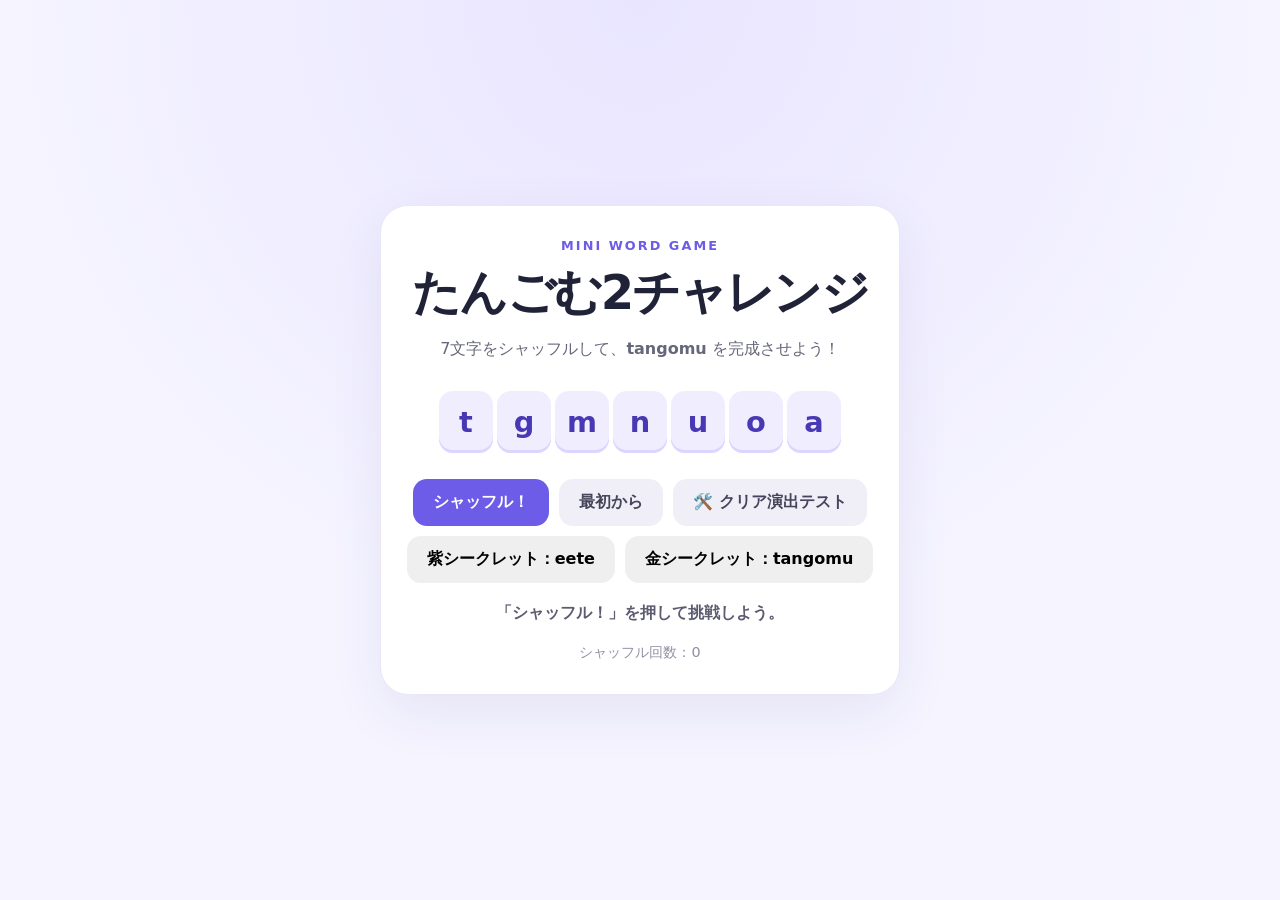
==== index.html @ 745d7038 "Update index.html" ====
<!doctype html>
<html lang="ja">
<head>
  <meta charset="utf-8">
  <meta name="viewport" content="width=device-width, initial-scale=1">
  <title>たんごむチャレンジ</title>
  <link rel="stylesheet" href="style.css">
</head>
<body>
  <main>
    <div class="eyebrow">MINI WORD GAME</div>
    <h1>たんごむ2チャレンジ</h1>
    <p>7文字をシャッフルして、<strong>tangomu</strong> を完成させよう！</p>
    <div class="letters" id="letters" aria-label="現在の文字列"></div>
    <div class="buttons">
      <button class="primary" id="shuffle">シャッフル！</button>
      <button class="secondary" id="reset">最初から</button>
      <button class="secondary" id="debug">🛠️ クリア演出テスト</button>
      <button id="debugEete" hidden>紫シークレット：eete</button>
<button id="debugTangomu" hidden>金シークレット：tangomu</button>
    </div>
    <div id="status" role="status" aria-live="polite">「シャッフル！」を押して挑戦しよう。</div>
    <div id="sparkle" class="sparkle" aria-hidden="true">🎉 ✨ 🎉</div>
    <div id="confetti" aria-hidden="true"></div>
    <div class="count">シャッフル回数：<span id="count">0</span></div>
  </main>
<script type="module" src="./js/game.js"></script>
</body>
</html>
---- style.css ----
:root {
  color-scheme: light;
  --ink: #202338;
  --accent: #6c5ce7;
  --bg: #f5f4ff;
}
* {
  box-sizing: border-box;
}
/* ボタン連打時のズームや選択を防ぐ */
button {
  touch-action: manipulation;
  -webkit-user-select: none;
  user-select: none;
  -webkit-touch-callout: none;
}
body {
  margin: 0;
  min-height: 100vh;
  display: grid;
  place-items: center;
  padding: 24px;
  font-family: system-ui, -apple-system, "Hiragino Kaku Gothic ProN", sans-serif;
  color: var(--ink);
  background: radial-gradient(circle at top, #e9e5ff, var(--bg) 58%);
}
main {
  width: min(100%, 520px);
  text-align: center;
  background: #fff;
  border: 1px solid #e9e7f6;
  border-radius: 28px;
  padding: 32px 22px;
  box-shadow: 0 18px 55px #3a2e8014;
}
.eyebrow {
  color: var(--accent);
  font-weight: 800;
  letter-spacing: .16em;
  font-size: .8rem;
}
h1 {
  margin: 8px 0 10px;
  font-size: clamp(2rem, 8vw, 3rem);
  letter-spacing: -.04em;
}
p {
  line-height: 1.7;
  color: #66677a;
  margin: 0 auto;
}
.letters {
  display: flex;
  justify-content: center;
  flex-wrap: nowrap;
  gap: 4px;
  margin: 28px 0 22px;
  min-height: 66px;
}
.letter {
  width: clamp(0px, 8vw, 54px);
  height: clamp(46px, 12vw, 62px);
  display: grid;
  place-items: center;
  border-radius: 14px;
  background: #f0edff;
  color: #4938b4;
  font-size: clamp(1.35rem, 5vw, 1.8rem);
  font-weight: 850;
  box-shadow: inset 0 -3px #dcd5ff;
}
.letter.correct {
  background: #d9f8e7;
  color: #167747;
  box-shadow: inset 0 -3px #b5e9cc;
}
.buttons {
  display: flex;
  justify-content: center;
  gap: 10px;
  flex-wrap: wrap;
}
button {
  border: 0;
  border-radius: 14px;
  padding: 13px 20px;
  font: inherit;
  font-weight: 750;
  cursor: pointer;
  transition: transform .12s, filter .12s;
}
button:hover {
  filter: brightness(.97);
  transform: translateY(-1px);
}
button:active {
  transform: translateY(1px);
}
.primary {
  background: var(--accent);
  color: white;
}
.secondary {
  background: #f0eff7;
  color: #45445b;
}
#status {
  min-height: 2em;
  margin-top: 20px;
  font-weight: 750;
  color: #5c5b70;
  white-space: pre-line;
}
#status.win {
  color: #16804a;
  font-size: 1.15rem;
}
.count {
  margin-top: 8px;
  font-size: .9rem;
  color: #9291a4;
}
.sparkle {
  display: none;
  font-size: 1.7rem;
  margin-top: 8px;
}
.sparkle.show {
  display: block;
  animation: pop .45s ease-out;
}
@keyframes pop {
  from {
    transform: scale(.5);
    opacity: 0;
  }
  to {
    transform: scale(1);
    opacity: 1;
  }
}
/* クリア時の紙吹雪 */
#confetti {
  position: fixed;
  inset: 0;
  overflow: hidden;
  pointer-events: none;
  z-index: 9999;
}
.confetti-piece {
  position: absolute;
  top: -20px;
  width: 10px;
  height: 16px;
  animation: confetti-fall 3s ease-in forwards;
}
@keyframes confetti-fall {
  0% {
    transform: translateY(-20px) rotate(0deg);
    opacity: 1;
  }
  100% {
    transform: translateY(110vh) rotate(900deg);
    opacity: 0;
  }
}
#debug[hidden] {
  display: none !important;
}
#status.win {
  white-space: pre-line;
  color: #16804a;
  font-size: 1.5rem;
  line-height: 1.8;
  animation: pop .5s ease-out;
}
@media (prefers-reduced-motion: reduce) {
  * {
    animation: none !important;
    transition: none !important;
  }
}

/* 紫：完全な単色 */
.letter.rare-purple {
  background: #8e44ad !important;
  background-image: none !important;
  color: #ffffff;
  border: 2px solid #8e44ad;
  box-shadow: none !important;
  text-shadow: none !important;
  filter: none !important;
}

/* 金：完全な単色 */
.letter.rare-gold {
  background: #d4af37 !important;
  background-image: none !important;
  color: #382600;
  border: 2px solid #d4af37;
  box-shadow: none !important;
  text-shadow: none !important;
  filter: none !important;
}
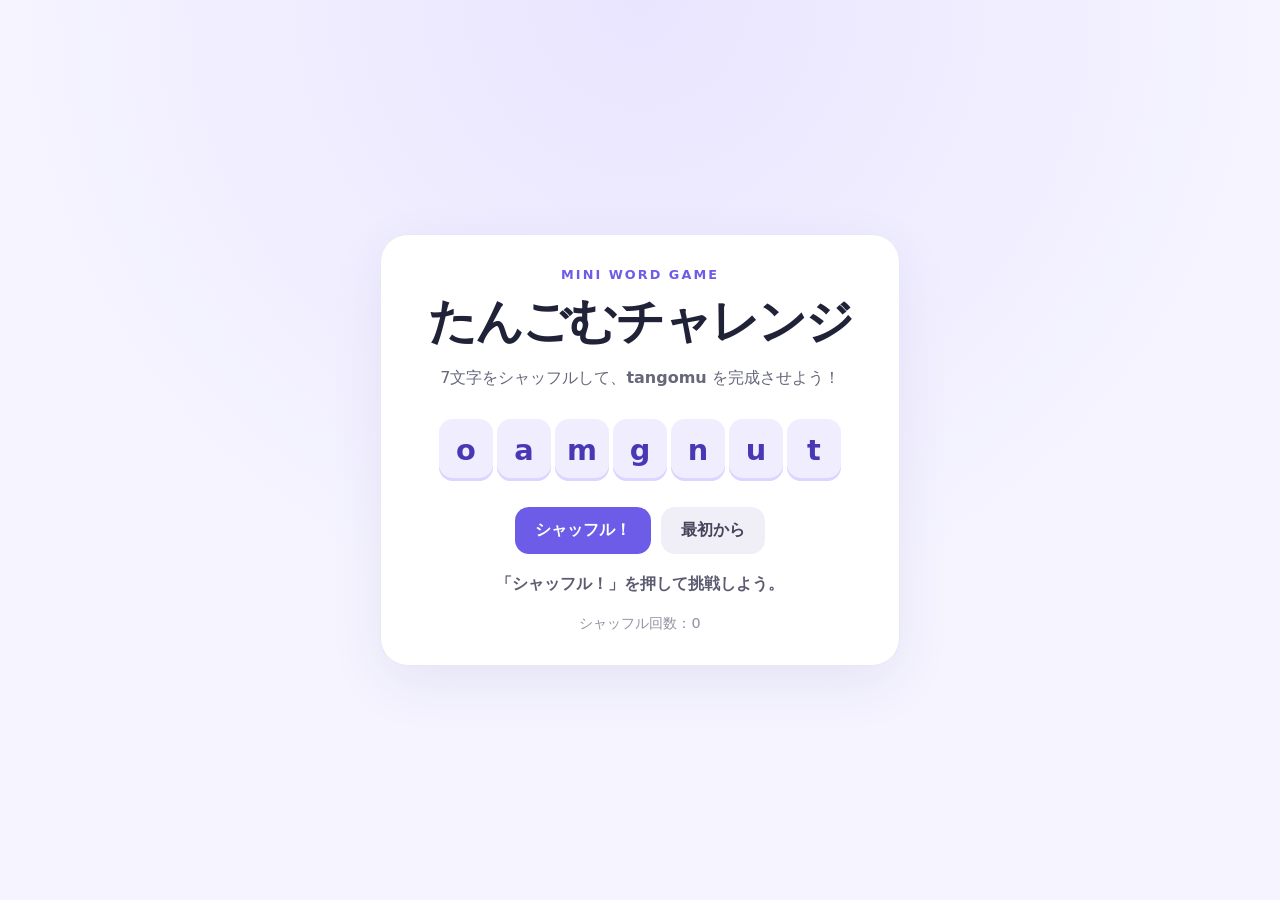
==== commit 98385994: "Update index.html" ====
--- a/index.html
+++ b/index.html
@@ -9,7 +9,7 @@
 <body>
   <main>
     <div class="eyebrow">MINI WORD GAME</div>
-    <h1>たんごむ2チャレンジ</h1>
+    <h1>たんごむチャレンジ</h1>
     <p>7文字をシャッフルして、<strong>tangomu</strong> を完成させよう！</p>
     <div class="letters" id="letters" aria-label="現在の文字列"></div>
     <div class="buttons">
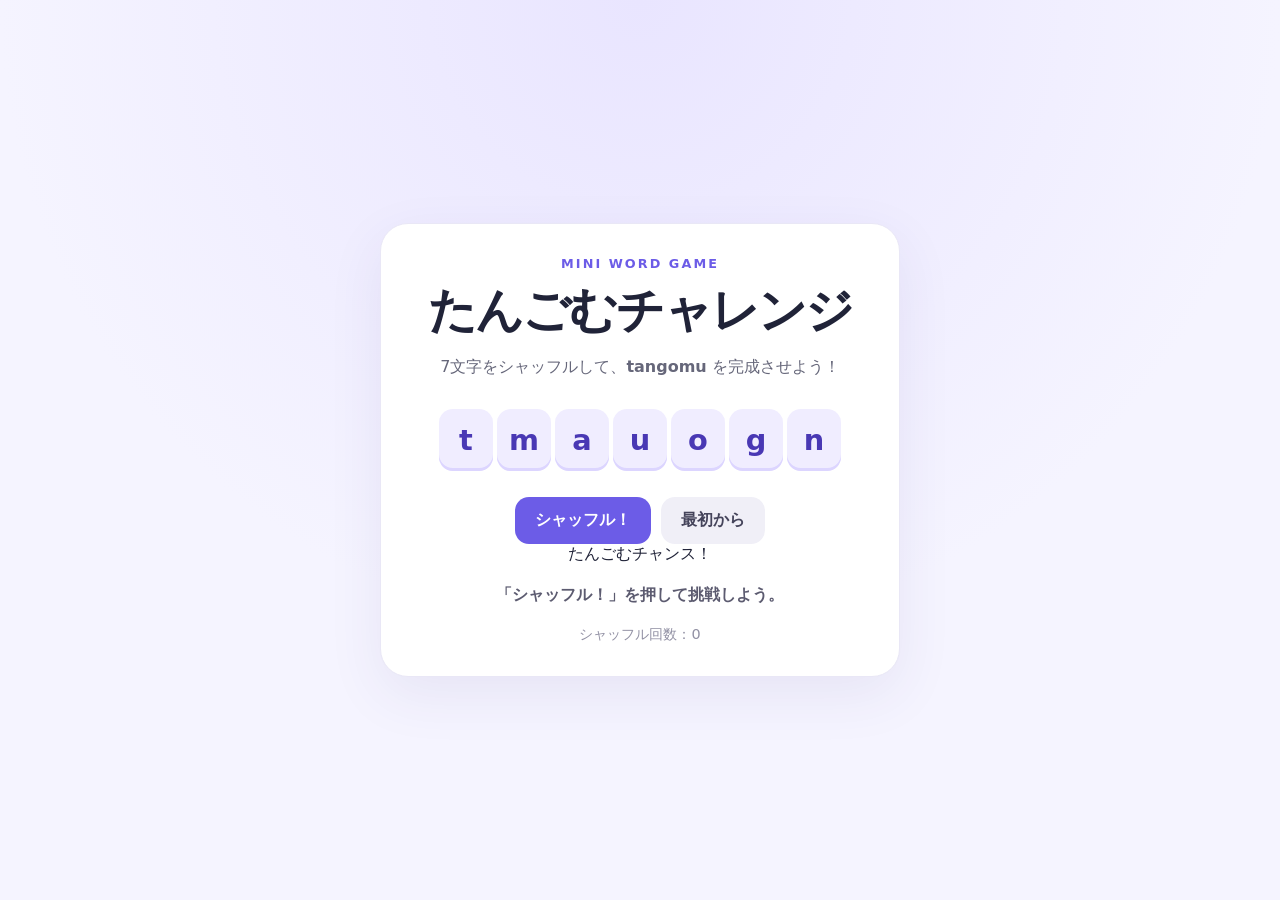
==== commit 93fee5c0: "Add chance overlay for game feature" ====
--- a/index.html
+++ b/index.html
@@ -19,6 +19,9 @@
       <button id="debugEete" hidden>紫シークレット：eete</button>
 <button id="debugTangomu" hidden>金シークレット：tangomu</button>
     </div>
+    <div id="chanceOverlay" class="chance-overlay" aria-hidden="true">
+  たんごむチャンス！
+</div>
     <div id="status" role="status" aria-live="polite">「シャッフル！」を押して挑戦しよう。</div>
     <div id="sparkle" class="sparkle" aria-hidden="true">🎉 ✨ 🎉</div>
     <div id="confetti" aria-hidden="true"></div>
--- a/style.css
+++ b/style.css
@@ -181,24 +181,46 @@
   }
 }
 
-/* 紫：完全な単色 */
+
+/* 紫色：重厚なメタリックパープル */
 .letter.rare-purple {
-  background: #8e44ad !important;
-  background-image: none !important;
+  box-sizing: border-box;
+  background: linear-gradient(
+    135deg,
+    #f0d9ff 0%,
+    #a855f7 18%,
+    #6b21a8 42%,
+    #c084fc 55%,
+    #581c87 78%,
+    #a855f7 100%
+  );
   color: #ffffff;
-  border: 2px solid #8e44ad;
-  box-shadow: none !important;
-  text-shadow: none !important;
-  filter: none !important;
+  border: 2px solid #d8b4fe;
+  text-shadow: 0 1px 2px #3b0764;
+  box-shadow:
+    inset 0 1px 2px #f3e8ff,
+    inset 0 -3px 4px #3b0764,
+    0 0 5px rgba(168, 85, 247, 0.45);
 }
 
-/* 金：完全な単色 */
+/* 金色：重厚なメタリックゴールド */
 .letter.rare-gold {
-  background: #d4af37 !important;
-  background-image: none !important;
+  box-sizing: border-box;
+  background: linear-gradient(
+    135deg,
+    #fff2a6 0%,
+    #d4af37 18%,
+    #8a6d1d 38%,
+    #ffe680 50%,
+    #b8860b 65%,
+    #6f5315 82%,
+    #d4af37 100%
+  );
   color: #382600;
-  border: 2px solid #d4af37;
-  box-shadow: none !important;
-  text-shadow: none !important;
-  filter: none !important;
-}
+  border: 2px solid #f5d76e;
+  text-shadow: 0 1px 1px rgba(255, 255, 255, 0.35);
+  box-shadow:
+    inset 0 1px 2px #fff8d6,
+    inset 0 -3px 4px #65470a,
+    0 0 7px rgba(212, 175, 55, 0.4);
+}
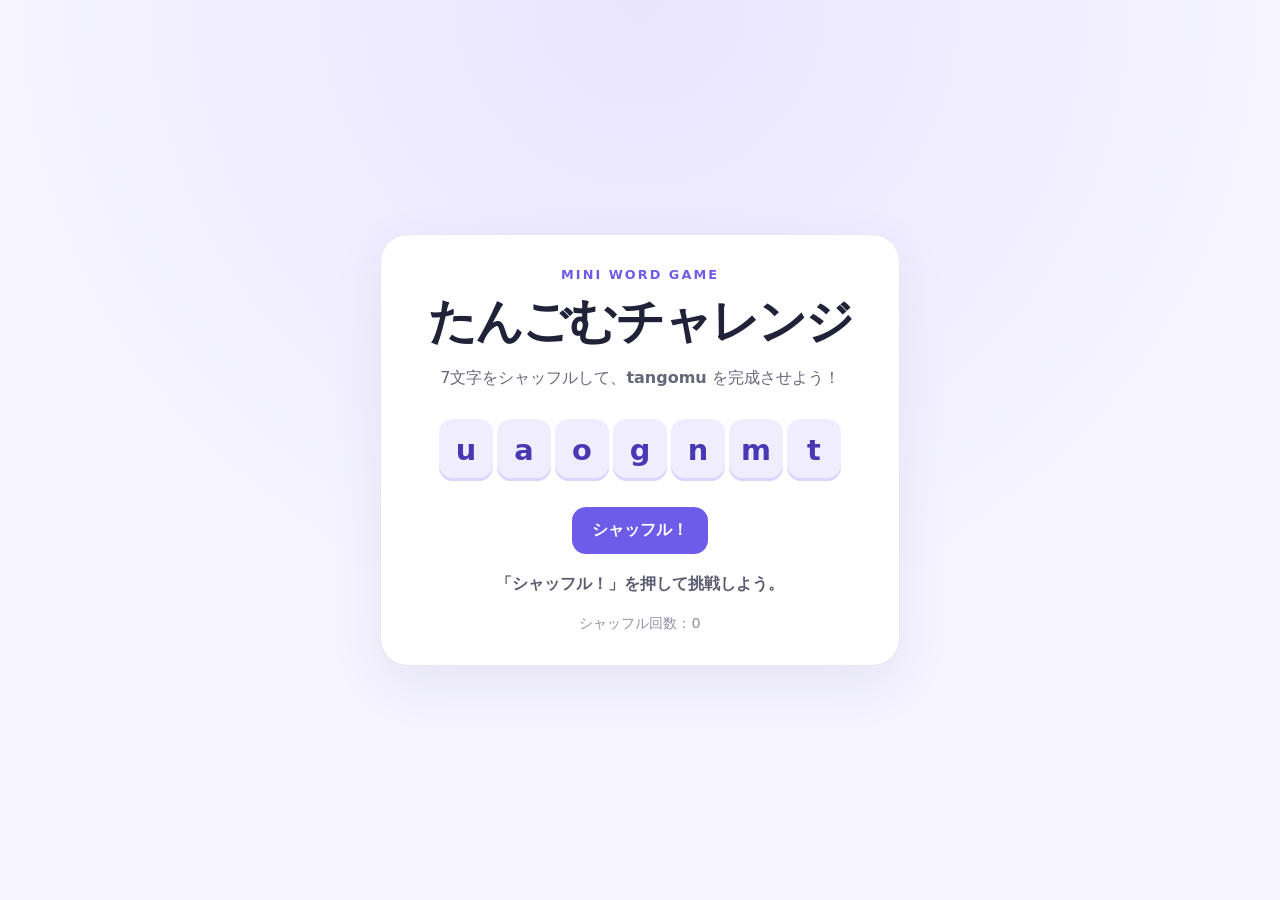
==== commit aaea04a2: "Update index.html" ====
--- a/index.html
+++ b/index.html
@@ -9,24 +9,50 @@
 <body>
   <main>
     <div class="eyebrow">MINI WORD GAME</div>
+
     <h1>たんごむチャレンジ</h1>
+
     <p>7文字をシャッフルして、<strong>tangomu</strong> を完成させよう！</p>
+
     <div class="letters" id="letters" aria-label="現在の文字列"></div>
+
     <div class="buttons">
       <button class="primary" id="shuffle">シャッフル！</button>
-      <button class="secondary" id="reset">最初から</button>
-      <button class="secondary" id="debug">🛠️ クリア演出テスト</button>
-      <button id="debugEete" hidden>紫シークレット：eete</button>
-<button id="debugTangomu" hidden>金シークレット：tangomu</button>
+
+      <button class="secondary" id="reset" hidden>最初から</button>
+
+      <button class="secondary" id="debug" hidden>
+        🛠️ クリア演出テスト
+      </button>
+
+      <button id="debugEete" hidden>
+        紫シークレット：eete
+      </button>
+
+      <button id="debugTangomu" hidden>
+        金シークレット：tangomu
+      </button>
     </div>
+
     <div id="chanceOverlay" class="chance-overlay" aria-hidden="true">
-  たんごむチャンス！
-</div>
-    <div id="status" role="status" aria-live="polite">「シャッフル！」を押して挑戦しよう。</div>
-    <div id="sparkle" class="sparkle" aria-hidden="true">🎉 ✨ 🎉</div>
+      たんごむチャンス！
+    </div>
+
+    <div id="status" role="status" aria-live="polite">
+      「シャッフル！」を押して挑戦しよう。
+    </div>
+
+    <div id="sparkle" class="sparkle" aria-hidden="true">
+      🎉 ✨ 🎉
+    </div>
+
     <div id="confetti" aria-hidden="true"></div>
-    <div class="count">シャッフル回数：<span id="count">0</span></div>
+
+    <div class="count">
+      シャッフル回数：<span id="count">0</span>
+    </div>
   </main>
-<script type="module" src="./js/game.js"></script>
+
+  <script type="module" src="./js/game.js"></script>
 </body>
 </html>
--- a/style.css
+++ b/style.css
@@ -4,16 +4,20 @@
   --accent: #6c5ce7;
   --bg: #f5f4ff;
 }
+
 * {
   box-sizing: border-box;
 }
+
 /* ボタン連打時のズームや選択を防ぐ */
 button {
   touch-action: manipulation;
   -webkit-user-select: none;
   user-select: none;
   -webkit-touch-callout: none;
-}
+  -webkit-tap-highlight-color: transparent;
+}
+
 body {
   margin: 0;
   min-height: 100vh;
@@ -24,6 +28,7 @@
   color: var(--ink);
   background: radial-gradient(circle at top, #e9e5ff, var(--bg) 58%);
 }
+
 main {
   width: min(100%, 520px);
   text-align: center;
@@ -33,22 +38,27 @@
   padding: 32px 22px;
   box-shadow: 0 18px 55px #3a2e8014;
 }
+
 .eyebrow {
   color: var(--accent);
   font-weight: 800;
   letter-spacing: .16em;
   font-size: .8rem;
 }
+
 h1 {
   margin: 8px 0 10px;
   font-size: clamp(2rem, 8vw, 3rem);
   letter-spacing: -.04em;
 }
+
 p {
   line-height: 1.7;
   color: #66677a;
   margin: 0 auto;
 }
+
+/* 文字タイル */
 .letters {
   display: flex;
   justify-content: center;
@@ -57,6 +67,7 @@
   margin: 28px 0 22px;
   min-height: 66px;
 }
+
 .letter {
   width: clamp(0px, 8vw, 54px);
   height: clamp(46px, 12vw, 62px);
@@ -69,17 +80,21 @@
   font-weight: 850;
   box-shadow: inset 0 -3px #dcd5ff;
 }
+
 .letter.correct {
   background: #d9f8e7;
   color: #167747;
   box-shadow: inset 0 -3px #b5e9cc;
 }
+
+/* ボタン */
 .buttons {
   display: flex;
   justify-content: center;
   gap: 10px;
   flex-wrap: wrap;
 }
+
 button {
   border: 0;
   border-radius: 14px;
@@ -89,21 +104,33 @@
   cursor: pointer;
   transition: transform .12s, filter .12s;
 }
+
 button:hover {
   filter: brightness(.97);
   transform: translateY(-1px);
 }
+
 button:active {
   transform: translateY(1px);
 }
+
+button:disabled {
+  cursor: default;
+  opacity: .7;
+  transform: none;
+}
+
 .primary {
   background: var(--accent);
   color: white;
 }
+
 .secondary {
   background: #f0eff7;
   color: #45445b;
 }
+
+/* ステータス表示 */
 #status {
   min-height: 2em;
   margin-top: 20px;
@@ -111,34 +138,95 @@
   color: #5c5b70;
   white-space: pre-line;
 }
+
 #status.win {
+  white-space: pre-line;
   color: #16804a;
-  font-size: 1.15rem;
-}
+  font-size: 1.5rem;
+  line-height: 1.8;
+  animation: pop .5s ease-out;
+}
+
 .count {
   margin-top: 8px;
   font-size: .9rem;
   color: #9291a4;
 }
+
+/* キラキラ表示 */
 .sparkle {
   display: none;
   font-size: 1.7rem;
   margin-top: 8px;
 }
+
 .sparkle.show {
   display: block;
   animation: pop .45s ease-out;
 }
+
 @keyframes pop {
   from {
     transform: scale(.5);
     opacity: 0;
   }
+
   to {
     transform: scale(1);
     opacity: 1;
   }
 }
+
+/* たんごむチャンスの表示 */
+.chance-overlay {
+  position: fixed;
+  top: 50%;
+  left: 50%;
+  transform: translate(-50%, -50%);
+  z-index: 10000;
+
+  max-width: calc(100vw - 24px);
+  background: #ffffff;
+  color: #000000;
+  border: 2px solid #000000;
+  border-radius: 8px;
+  padding: 20px 28px;
+
+  font-size: clamp(1.5rem, 6vw, 2.2rem);
+  font-weight: 900;
+  text-align: center;
+  white-space: nowrap;
+
+  display: none;
+  pointer-events: none;
+  touch-action: manipulation;
+  -webkit-user-select: none;
+  user-select: none;
+  -webkit-touch-callout: none;
+}
+
+.chance-overlay.show {
+  display: block;
+  animation: chance-pop 0.5s ease-out;
+}
+
+@keyframes chance-pop {
+  0% {
+    opacity: 0;
+    transform: translate(-50%, -50%) scale(.8);
+  }
+
+  40% {
+    opacity: 1;
+    transform: translate(-50%, -50%) scale(1.05);
+  }
+
+  100% {
+    opacity: 1;
+    transform: translate(-50%, -50%) scale(1);
+  }
+}
+
 /* クリア時の紙吹雪 */
 #confetti {
   position: fixed;
@@ -147,6 +235,7 @@
   pointer-events: none;
   z-index: 9999;
 }
+
 .confetti-piece {
   position: absolute;
   top: -20px;
@@ -154,33 +243,25 @@
   height: 16px;
   animation: confetti-fall 3s ease-in forwards;
 }
+
 @keyframes confetti-fall {
   0% {
     transform: translateY(-20px) rotate(0deg);
     opacity: 1;
   }
+
   100% {
     transform: translateY(110vh) rotate(900deg);
     opacity: 0;
   }
 }
-#debug[hidden] {
+
+/* デバッグボタン */
+#debug[hidden],
+#debugEete[hidden],
+#debugTangomu[hidden] {
   display: none !important;
 }
-#status.win {
-  white-space: pre-line;
-  color: #16804a;
-  font-size: 1.5rem;
-  line-height: 1.8;
-  animation: pop .5s ease-out;
-}
-@media (prefers-reduced-motion: reduce) {
-  * {
-    animation: none !important;
-    transition: none !important;
-  }
-}
-
 
 /* 紫色：重厚なメタリックパープル */
 .letter.rare-purple {
@@ -224,3 +305,39 @@
     inset 0 -3px 4px #65470a,
     0 0 7px rgba(212, 175, 55, 0.4);
 }
+
+/* チャンス演出中の選択・長押しメニューを防ぐ */
+body.chance-animation {
+  overscroll-behavior: none;
+}
+
+body.chance-animation,
+body.chance-animation * {
+  -webkit-user-select: none !important;
+  user-select: none !important;
+  -webkit-touch-callout: none !important;
+}
+
+/* チャンス演出中もボタンのタップ操作を維持 */
+body.chance-animation button {
+  touch-action: manipulation;
+}
+
+/* 動きを減らす設定が有効な端末への配慮 */
+@media (prefers-reduced-motion: reduce) {
+  *,
+  *::before,
+  *::after {
+    animation: none !important;
+    transition: none !important;
+  }
+}
+
+/* チャンス演出中のダブルタップズーム対策 */
+body.chance-animation {
+  touch-action: manipulation;
+}
+
+body.chance-animation button {
+  touch-action: manipulation;
+}
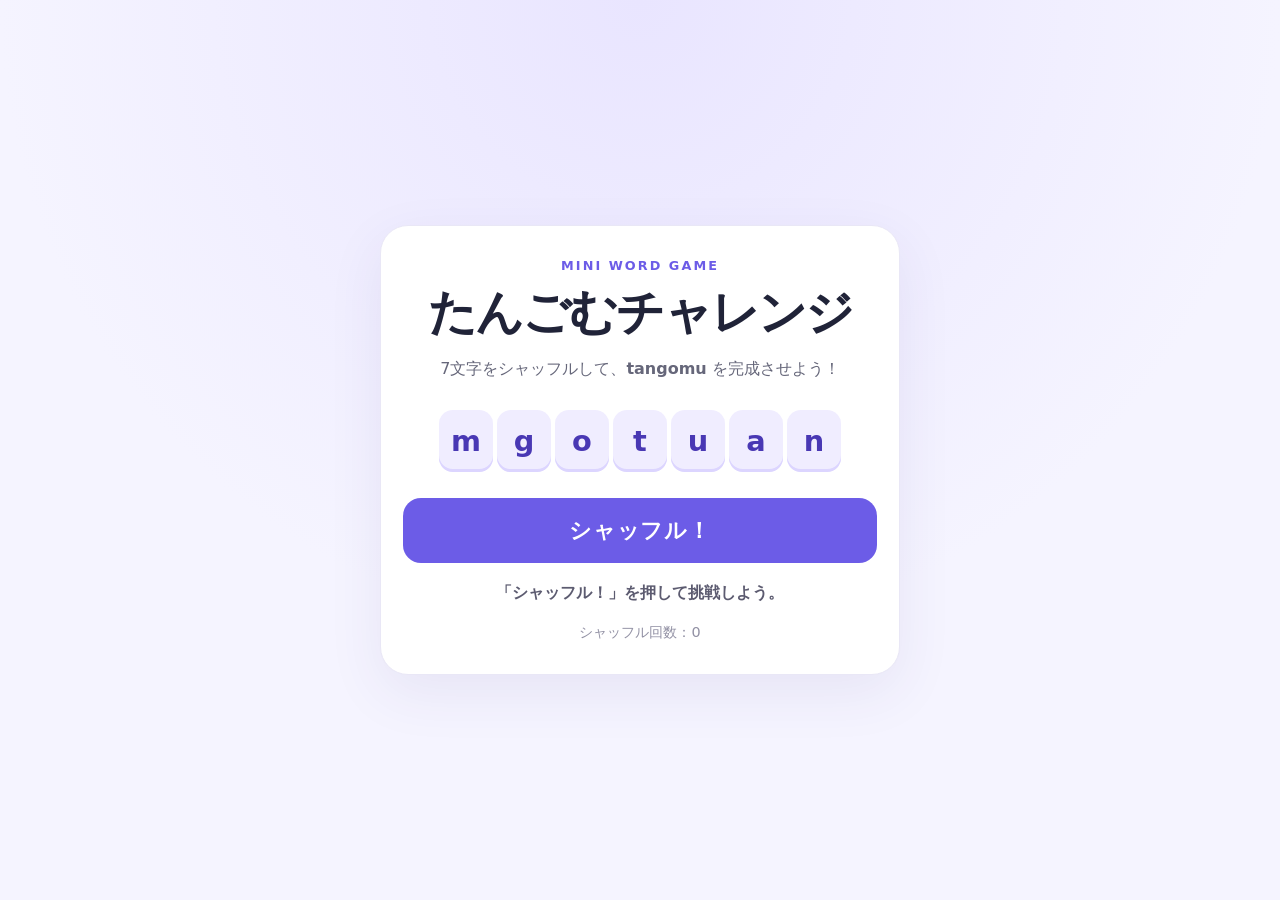
==== commit c053da37: "Update index.html" ====
--- a/index.html
+++ b/index.html
@@ -2,7 +2,10 @@
 <html lang="ja">
 <head>
   <meta charset="utf-8">
-  <meta name="viewport" content="width=device-width, initial-scale=1">
+  <meta
+  name="viewport"
+  content="width=device-width, initial-scale=1, maximum-scale=1, user-scalable=no, viewport-fit=cover"
+>
   <title>たんごむチャレンジ</title>
   <link rel="stylesheet" href="style.css">
 </head>
--- a/style.css
+++ b/style.css
@@ -9,7 +9,7 @@
   box-sizing: border-box;
 }
 
-/* ボタン連打時のズームや選択を防ぐ */
+/* ボタンの連打・選択対策 */
 button {
   touch-action: manipulation;
   -webkit-user-select: none;
@@ -87,7 +87,7 @@
   box-shadow: inset 0 -3px #b5e9cc;
 }
 
-/* ボタン */
+/* ボタン配置 */
 .buttons {
   display: flex;
   justify-content: center;
@@ -95,6 +95,7 @@
   flex-wrap: wrap;
 }
 
+/* 共通ボタン */
 button {
   border: 0;
   border-radius: 14px;
@@ -120,6 +121,21 @@
   transform: none;
 }
 
+button[hidden] {
+  display: none !important;
+}
+
+/* メインのシャッフルボタン */
+#shuffle {
+  width: 100%;
+  min-height: 64px;
+  padding: 18px 24px;
+  border-radius: 18px;
+  font-size: 1.35rem;
+  font-weight: 850;
+  letter-spacing: .04em;
+}
+
 .primary {
   background: var(--accent);
   color: white;
@@ -145,6 +161,16 @@
   font-size: 1.5rem;
   line-height: 1.8;
   animation: pop .5s ease-out;
+}
+
+/* クリア後の最初からボタン */
+#reset {
+  width: 100%;
+  min-height: 64px;
+  padding: 18px 24px;
+  border-radius: 18px;
+  font-size: 1.25rem;
+  font-weight: 850;
 }
 
 .count {
@@ -318,9 +344,28 @@
   -webkit-touch-callout: none !important;
 }
 
-/* チャンス演出中もボタンのタップ操作を維持 */
 body.chance-animation button {
   touch-action: manipulation;
+}
+
+/* スマートフォン向け */
+@media (max-width: 480px) {
+  body {
+    padding: 14px;
+  }
+
+  main {
+    padding: 28px 18px;
+  }
+
+  .letters {
+    gap: 3px;
+  }
+
+  #shuffle,
+  #reset {
+    min-height: 62px;
+  }
 }
 
 /* 動きを減らす設定が有効な端末への配慮 */
@@ -332,12 +377,3 @@
     transition: none !important;
   }
 }
-
-/* チャンス演出中のダブルタップズーム対策 */
-body.chance-animation {
-  touch-action: manipulation;
-}
-
-body.chance-animation button {
-  touch-action: manipulation;
-}
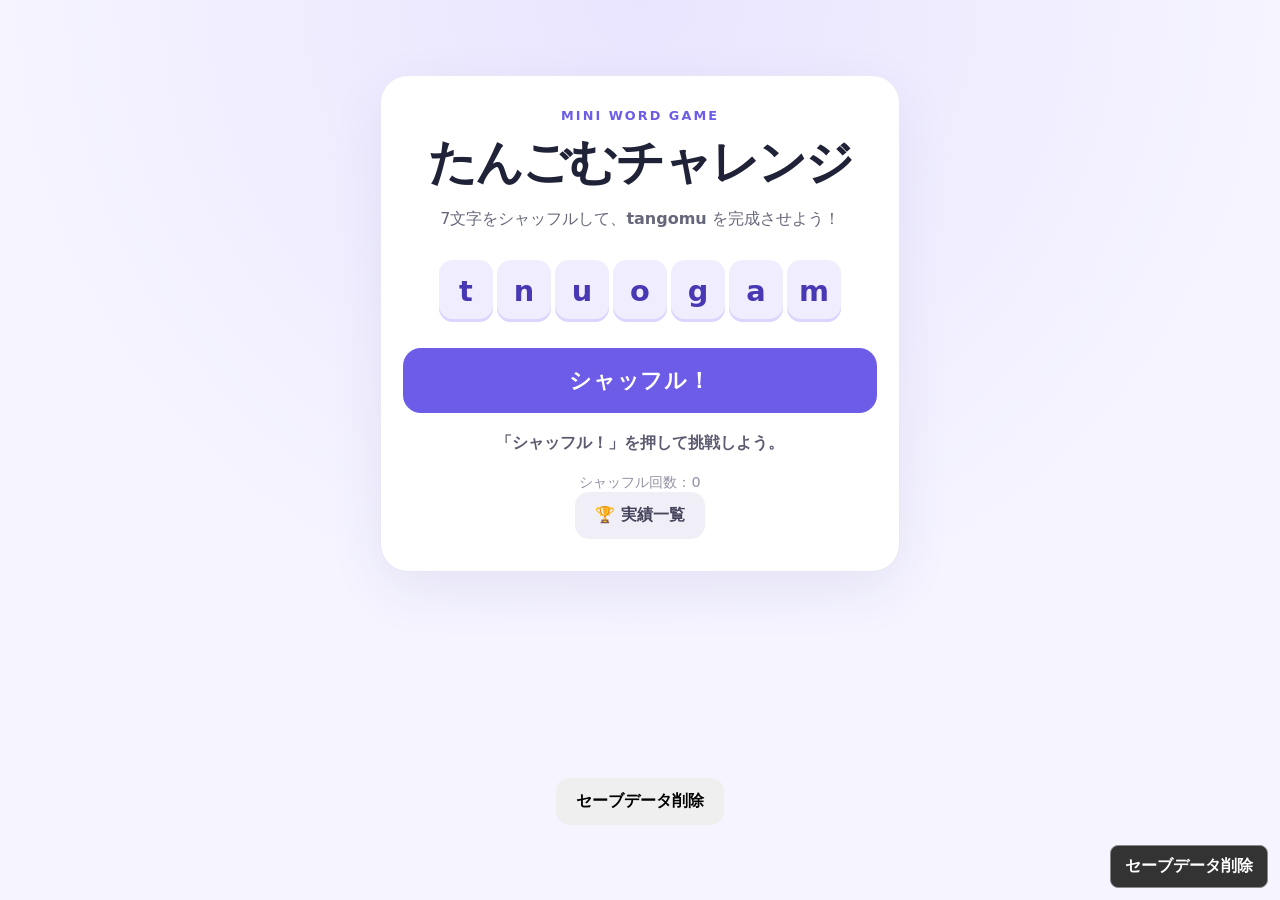
==== commit 549c8e9f: "Update index.html" ====
--- a/index.html
+++ b/index.html
@@ -1,11 +1,12 @@
+
 <!doctype html>
 <html lang="ja">
 <head>
   <meta charset="utf-8">
   <meta
-  name="viewport"
-  content="width=device-width, initial-scale=1, maximum-scale=1, user-scalable=no, viewport-fit=cover"
->
+    name="viewport"
+    content="width=device-width, initial-scale=1, maximum-scale=1, user-scalable=no, viewport-fit=cover"
+  >
   <title>たんごむチャレンジ</title>
   <link rel="stylesheet" href="style.css">
 </head>
@@ -54,7 +55,82 @@
     <div class="count">
       シャッフル回数：<span id="count">0</span>
     </div>
+
+    <div class="menu-buttons">
+      <button id="openAchievements" class="secondary">
+        🏆 実績一覧
+      </button>
+    </div>
   </main>
+
+  <!-- 実績解除通知 -->
+  <div
+    id="achievementToast"
+    class="achievement-toast"
+    role="status"
+    aria-live="polite"
+    aria-atomic="true"
+  ></div>
+
+  <!-- 実績一覧画面 -->
+  <div
+    id="achievementModal"
+    class="modal-overlay"
+    hidden
+  >
+    <section
+      class="achievement-modal"
+      role="dialog"
+      aria-modal="true"
+      aria-labelledby="achievementTitle"
+    >
+      <div class="modal-header">
+        <div>
+          <div class="eyebrow">ACHIEVEMENTS</div>
+          <h2 id="achievementTitle">実績一覧</h2>
+        </div>
+
+        <button
+          id="closeAchievements"
+          class="close-button"
+          aria-label="実績一覧を閉じる"
+        >×</button>
+      </div>
+
+      <div class="achievement-progress">
+        <div class="progress-text">
+          <span>解除状況</span>
+          <strong id="achievementCount">0 / 0</strong>
+        </div>
+
+        <div
+          class="progress-track"
+          role="progressbar"
+          aria-label="実績解除率"
+          aria-valuemin="0"
+          aria-valuemax="100"
+          aria-valuenow="0"
+          id="achievementProgress"
+        >
+          <div id="achievementProgressBar" class="progress-bar"></div>
+        </div>
+      </div>
+
+      <div
+        id="achievementList"
+        class="achievement-list"
+      ></div>
+
+      <p class="achievement-note">
+        まだ解除していない実績も確認できるよ！
+      </p>
+    </section>
+  </div>
+
+  <!-- セーブデータ削除 -->
+  <button id="saveDeleteButton" class="save-delete-button">
+    セーブデータ削除
+  </button>
 
   <script type="module" src="./js/game.js"></script>
 </body>
--- a/style.css
+++ b/style.css
@@ -377,3 +377,24 @@
     transition: none !important;
   }
 }
+
+html,
+body,
+main {
+  touch-action: manipulation;
+}
+
+button,
+button * {
+  touch-action: manipulation;
+  -webkit-tap-highlight-color: transparent;
+}
+
+/* チャンス演出中：ボタンを灰色に見せる */
+.buttons button.chance-disabled-look {
+  background-color: #b8b8b8 !important;
+  color: #666 !important;
+  border-color: #aaa !important;
+  opacity: 0.75;
+  cursor: default;
+}
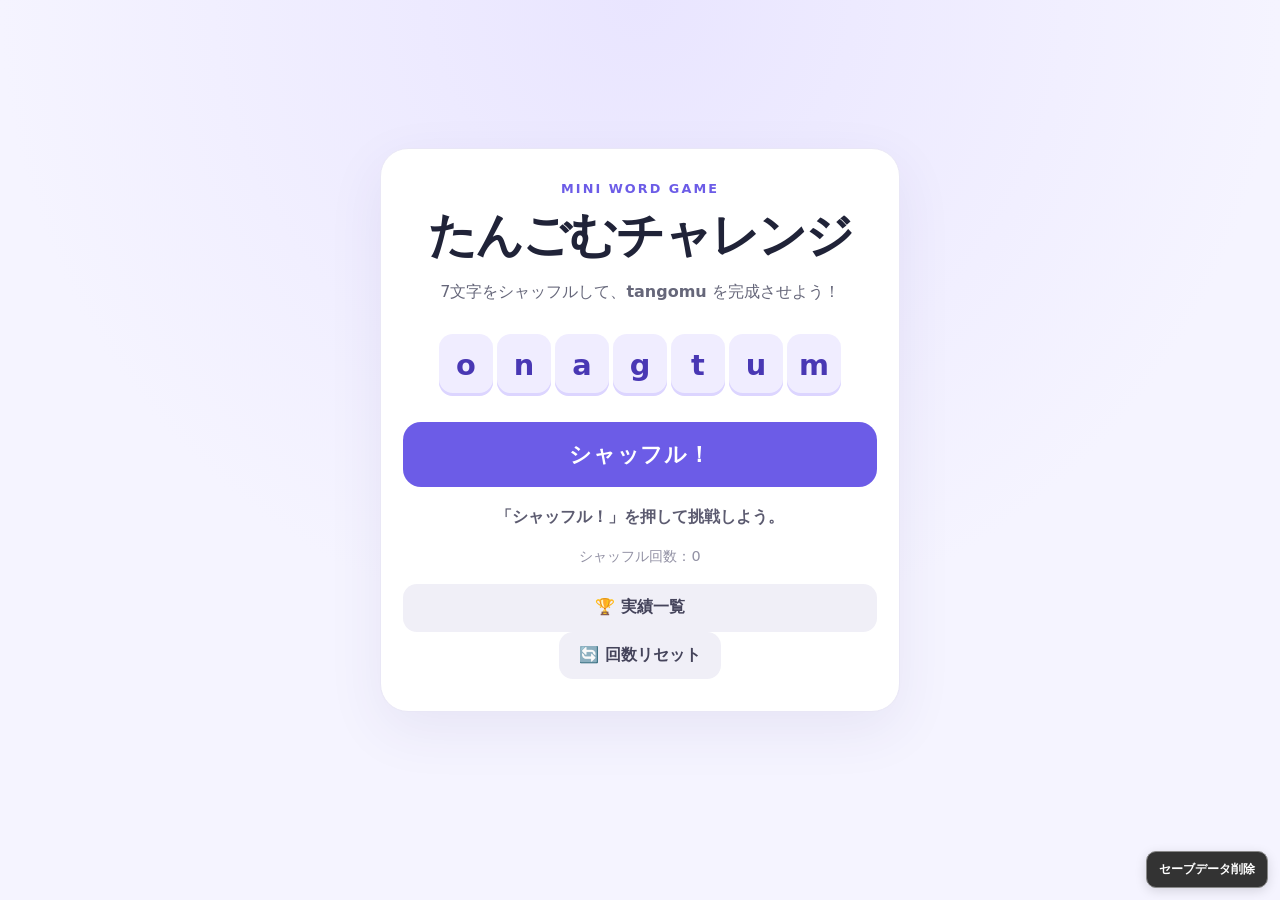
==== commit a4e060cf: "Update index.html" ====
--- a/index.html
+++ b/index.html
@@ -59,6 +59,10 @@
     <div class="menu-buttons">
       <button id="openAchievements" class="secondary">
         🏆 実績一覧
+      </button>
+
+      <button id="resetCount" class="secondary">
+        🔄 回数リセット
       </button>
     </div>
   </main>
--- a/style.css
+++ b/style.css
@@ -1,3 +1,4 @@
+
 :root {
   color-scheme: light;
   --ink: #202338;
@@ -9,7 +10,10 @@
   box-sizing: border-box;
 }
 
-/* ボタンの連打・選択対策 */
+[hidden] {
+  display: none !important;
+}
+
 button {
   touch-action: manipulation;
   -webkit-user-select: none;
@@ -21,12 +25,18 @@
 body {
   margin: 0;
   min-height: 100vh;
+  min-height: 100dvh;
   display: grid;
   place-items: center;
   padding: 24px;
+  padding-bottom: max(64px, calc(24px + env(safe-area-inset-bottom)));
   font-family: system-ui, -apple-system, "Hiragino Kaku Gothic ProN", sans-serif;
   color: var(--ink);
   background: radial-gradient(circle at top, #e9e5ff, var(--bg) 58%);
+}
+
+body.modal-open {
+  overflow: hidden;
 }
 
 main {
@@ -95,7 +105,6 @@
   flex-wrap: wrap;
 }
 
-/* 共通ボタン */
 button {
   border: 0;
   border-radius: 14px;
@@ -121,11 +130,12 @@
   transform: none;
 }
 
-button[hidden] {
-  display: none !important;
-}
-
-/* メインのシャッフルボタン */
+button:focus-visible {
+  outline: 3px solid #a99dfb;
+  outline-offset: 3px;
+}
+
+/* メインボタン */
 #shuffle {
   width: 100%;
   min-height: 64px;
@@ -146,24 +156,6 @@
   color: #45445b;
 }
 
-/* ステータス表示 */
-#status {
-  min-height: 2em;
-  margin-top: 20px;
-  font-weight: 750;
-  color: #5c5b70;
-  white-space: pre-line;
-}
-
-#status.win {
-  white-space: pre-line;
-  color: #16804a;
-  font-size: 1.5rem;
-  line-height: 1.8;
-  animation: pop .5s ease-out;
-}
-
-/* クリア後の最初からボタン */
 #reset {
   width: 100%;
   min-height: 64px;
@@ -173,13 +165,30 @@
   font-weight: 850;
 }
 
+/* ステータス */
+#status {
+  min-height: 2em;
+  margin-top: 20px;
+  font-weight: 750;
+  color: #5c5b70;
+  white-space: pre-line;
+}
+
+#status.win {
+  white-space: pre-line;
+  color: #16804a;
+  font-size: 1.5rem;
+  line-height: 1.8;
+  animation: pop .5s ease-out;
+}
+
 .count {
   margin-top: 8px;
   font-size: .9rem;
   color: #9291a4;
 }
 
-/* キラキラ表示 */
+/* キラキラ */
 .sparkle {
   display: none;
   font-size: 1.7rem;
@@ -203,26 +212,23 @@
   }
 }
 
-/* たんごむチャンスの表示 */
+/* チャンス演出 */
 .chance-overlay {
   position: fixed;
   top: 50%;
   left: 50%;
   transform: translate(-50%, -50%);
   z-index: 10000;
-
   max-width: calc(100vw - 24px);
-  background: #ffffff;
-  color: #000000;
-  border: 2px solid #000000;
+  background: #fff;
+  color: #000;
+  border: 2px solid #000;
   border-radius: 8px;
   padding: 20px 28px;
-
   font-size: clamp(1.5rem, 6vw, 2.2rem);
   font-weight: 900;
   text-align: center;
   white-space: nowrap;
-
   display: none;
   pointer-events: none;
   touch-action: manipulation;
@@ -233,7 +239,7 @@
 
 .chance-overlay.show {
   display: block;
-  animation: chance-pop 0.5s ease-out;
+  animation: chance-pop .5s ease-out;
 }
 
 @keyframes chance-pop {
@@ -253,7 +259,7 @@
   }
 }
 
-/* クリア時の紙吹雪 */
+/* 紙吹雪 */
 #confetti {
   position: fixed;
   inset: 0;
@@ -289,9 +295,8 @@
   display: none !important;
 }
 
-/* 紫色：重厚なメタリックパープル */
+/* 紫色シークレット */
 .letter.rare-purple {
-  box-sizing: border-box;
   background: linear-gradient(
     135deg,
     #f0d9ff 0%,
@@ -301,18 +306,17 @@
     #581c87 78%,
     #a855f7 100%
   );
-  color: #ffffff;
+  color: #fff;
   border: 2px solid #d8b4fe;
   text-shadow: 0 1px 2px #3b0764;
   box-shadow:
     inset 0 1px 2px #f3e8ff,
     inset 0 -3px 4px #3b0764,
-    0 0 5px rgba(168, 85, 247, 0.45);
-}
-
-/* 金色：重厚なメタリックゴールド */
+    0 0 5px rgba(168, 85, 247, .45);
+}
+
+/* 金色シークレット */
 .letter.rare-gold {
-  box-sizing: border-box;
   background: linear-gradient(
     135deg,
     #fff2a6 0%,
@@ -325,14 +329,14 @@
   );
   color: #382600;
   border: 2px solid #f5d76e;
-  text-shadow: 0 1px 1px rgba(255, 255, 255, 0.35);
+  text-shadow: 0 1px 1px rgba(255, 255, 255, .35);
   box-shadow:
     inset 0 1px 2px #fff8d6,
     inset 0 -3px 4px #65470a,
-    0 0 7px rgba(212, 175, 55, 0.4);
-}
-
-/* チャンス演出中の選択・長押しメニューを防ぐ */
+    0 0 7px rgba(212, 175, 55, .4);
+}
+
+/* チャンス演出中の操作対策 */
 body.chance-animation {
   overscroll-behavior: none;
 }
@@ -348,14 +352,289 @@
   touch-action: manipulation;
 }
 
-/* スマートフォン向け */
+html,
+body,
+main {
+  touch-action: manipulation;
+}
+
+button,
+button * {
+  touch-action: manipulation;
+  -webkit-tap-highlight-color: transparent;
+}
+
+/* チャンス演出中のボタン */
+.buttons button.chance-disabled-look {
+  background-color: #b8b8b8 !important;
+  color: #666 !important;
+  border-color: #aaa !important;
+  opacity: .75;
+  cursor: default;
+}
+
+/* 実績一覧ボタン */
+.menu-buttons {
+  margin-top: 18px;
+}
+
+#openAchievements {
+  width: 100%;
+  min-height: 48px;
+}
+
+/* 実績解除通知 */
+.achievement-toast {
+  position: fixed;
+  top: max(16px, env(safe-area-inset-top));
+  left: 50%;
+  transform: translateX(-50%) translateY(-12px);
+  z-index: 11000;
+  width: max-content;
+  max-width: calc(100vw - 32px);
+  padding: 14px 20px;
+  border: 2px solid #f5c542;
+  border-radius: 14px;
+  background: #292929;
+  color: #fff;
+  box-shadow: 0 8px 30px #0002;
+  font-weight: 800;
+  text-align: center;
+  white-space: pre-line;
+  overflow-wrap: anywhere;
+  opacity: 0;
+  visibility: hidden;
+  pointer-events: none;
+  transition:
+    opacity .25s ease,
+    transform .25s ease,
+    visibility .25s;
+}
+
+.achievement-toast.show {
+  opacity: 1;
+  visibility: visible;
+  transform: translateX(-50%) translateY(0);
+}
+
+/* モーダルの背景 */
+.modal-overlay {
+  position: fixed;
+  inset: 0;
+  z-index: 10500;
+  display: grid;
+  place-items: center;
+  padding: 16px;
+  padding-top: max(16px, env(safe-area-inset-top));
+  padding-bottom: max(16px, env(safe-area-inset-bottom));
+  background: rgba(25, 23, 43, .62);
+  backdrop-filter: blur(5px);
+  -webkit-backdrop-filter: blur(5px);
+}
+
+/* 実績一覧本体 */
+.achievement-modal {
+  width: min(100%, 500px);
+  max-height: 85vh;
+  max-height: 85dvh;
+  display: flex;
+  flex-direction: column;
+  overflow: hidden;
+  background: #fff;
+  border: 1px solid #e9e7f6;
+  border-radius: 24px;
+  box-shadow: 0 24px 80px #0003;
+  text-align: left;
+  animation: modal-pop .2s ease-out;
+}
+
+@keyframes modal-pop {
+  from {
+    opacity: 0;
+    transform: scale(.96) translateY(8px);
+  }
+
+  to {
+    opacity: 1;
+    transform: scale(1) translateY(0);
+  }
+}
+
+.modal-header {
+  display: flex;
+  align-items: center;
+  justify-content: space-between;
+  gap: 12px;
+  padding: 22px 22px 16px;
+  border-bottom: 1px solid #eeecf7;
+}
+
+.modal-header h2 {
+  margin: 4px 0 0;
+  font-size: 1.6rem;
+  letter-spacing: -.03em;
+}
+
+.close-button {
+  flex: 0 0 auto;
+  width: 42px;
+  height: 42px;
+  padding: 0;
+  border-radius: 50%;
+  background: #f0eff7;
+  color: #45445b;
+  font-size: 1.8rem;
+  line-height: 1;
+}
+
+/* 解除進捗 */
+.achievement-progress {
+  padding: 18px 22px;
+  background: #faf9ff;
+  border-bottom: 1px solid #eeecf7;
+}
+
+.progress-text {
+  display: flex;
+  justify-content: space-between;
+  align-items: center;
+  gap: 12px;
+  margin-bottom: 10px;
+  font-size: .95rem;
+  color: #66677a;
+}
+
+.progress-text strong {
+  color: #4938b4;
+  font-size: 1rem;
+}
+
+.progress-track {
+  height: 10px;
+  overflow: hidden;
+  background: #e7e4f3;
+  border-radius: 999px;
+}
+
+.progress-bar {
+  width: 0;
+  height: 100%;
+  border-radius: inherit;
+  background: linear-gradient(90deg, #6c5ce7, #a18aff);
+  transition: width .3s ease;
+}
+
+/* 実績リスト */
+.achievement-list {
+  display: grid;
+  gap: 10px;
+  overflow-y: auto;
+  overscroll-behavior: contain;
+  padding: 16px 18px;
+  -webkit-overflow-scrolling: touch;
+}
+
+.achievement-card {
+  display: grid;
+  grid-template-columns: 52px minmax(0, 1fr);
+  align-items: center;
+  gap: 12px;
+  padding: 13px;
+  border: 1px solid #e9e7f6;
+  border-radius: 16px;
+  background: #fff;
+}
+
+.achievement-card.unlocked {
+  border-color: #d7cfff;
+  background: linear-gradient(135deg, #faf9ff, #f0edff);
+}
+
+.achievement-icon {
+  display: grid;
+  place-items: center;
+  width: 52px;
+  height: 52px;
+  border-radius: 14px;
+  background: #eeedf3;
+  color: #9a98a8;
+  font-size: 1.7rem;
+}
+
+.achievement-card.unlocked .achievement-icon {
+  background: #e4dcff;
+  color: #5c45cf;
+}
+
+.achievement-info {
+  min-width: 0;
+}
+
+.achievement-name {
+  margin: 0 0 4px;
+  color: #a09eae;
+  font-size: 1rem;
+  font-weight: 850;
+  overflow-wrap: anywhere;
+}
+
+.achievement-card.unlocked .achievement-name {
+  color: #382b8b;
+}
+
+.achievement-description {
+  margin: 0;
+  color: #77768a;
+  font-size: .86rem;
+  line-height: 1.55;
+  overflow-wrap: anywhere;
+}
+
+.achievement-status {
+  display: inline-block;
+  margin-top: 7px;
+  color: #a09eae;
+  font-size: .76rem;
+  font-weight: 750;
+}
+
+.achievement-card.unlocked .achievement-status {
+  color: #287543;
+}
+
+.achievement-note {
+  flex: 0 0 auto;
+  padding: 0 22px 18px;
+  font-size: .82rem;
+  text-align: center;
+  color: #9291a4;
+}
+
+/* セーブデータ削除ボタン */
+.save-delete-button {
+  position: fixed;
+  right: max(12px, env(safe-area-inset-right));
+  bottom: max(12px, env(safe-area-inset-bottom));
+  z-index: 9000;
+  padding: 9px 12px;
+  border: 1px solid #888;
+  border-radius: 10px;
+  background: #333;
+  color: #fff;
+  font-size: .78rem;
+  box-shadow: 0 3px 12px #0002;
+}
+
+/* スマートフォン */
 @media (max-width: 480px) {
   body {
     padding: 14px;
+    padding-bottom: max(62px, calc(14px + env(safe-area-inset-bottom)));
   }
 
   main {
     padding: 28px 18px;
+    border-radius: 24px;
   }
 
   .letters {
@@ -365,6 +644,52 @@
   #shuffle,
   #reset {
     min-height: 62px;
+  }
+
+  .modal-overlay {
+    padding-left: 10px;
+    padding-right: 10px;
+  }
+
+  .achievement-modal {
+    max-height: 88vh;
+    max-height: 88dvh;
+    border-radius: 20px;
+  }
+
+  .modal-header {
+    padding: 18px 16px 14px;
+  }
+
+  .achievement-progress {
+    padding: 14px 16px;
+  }
+
+  .achievement-list {
+    padding: 12px;
+    gap: 8px;
+  }
+
+  .achievement-card {
+    grid-template-columns: 44px minmax(0, 1fr);
+    gap: 10px;
+    padding: 10px;
+  }
+
+  .achievement-icon {
+    width: 44px;
+    height: 44px;
+    border-radius: 12px;
+    font-size: 1.5rem;
+  }
+
+  .achievement-note {
+    padding: 0 12px 14px;
+  }
+
+  .save-delete-button {
+    font-size: .72rem;
+    padding: 8px 10px;
   }
 }
 
@@ -377,24 +702,3 @@
     transition: none !important;
   }
 }
-
-html,
-body,
-main {
-  touch-action: manipulation;
-}
-
-button,
-button * {
-  touch-action: manipulation;
-  -webkit-tap-highlight-color: transparent;
-}
-
-/* チャンス演出中：ボタンを灰色に見せる */
-.buttons button.chance-disabled-look {
-  background-color: #b8b8b8 !important;
-  color: #666 !important;
-  border-color: #aaa !important;
-  opacity: 0.75;
-  cursor: default;
-}
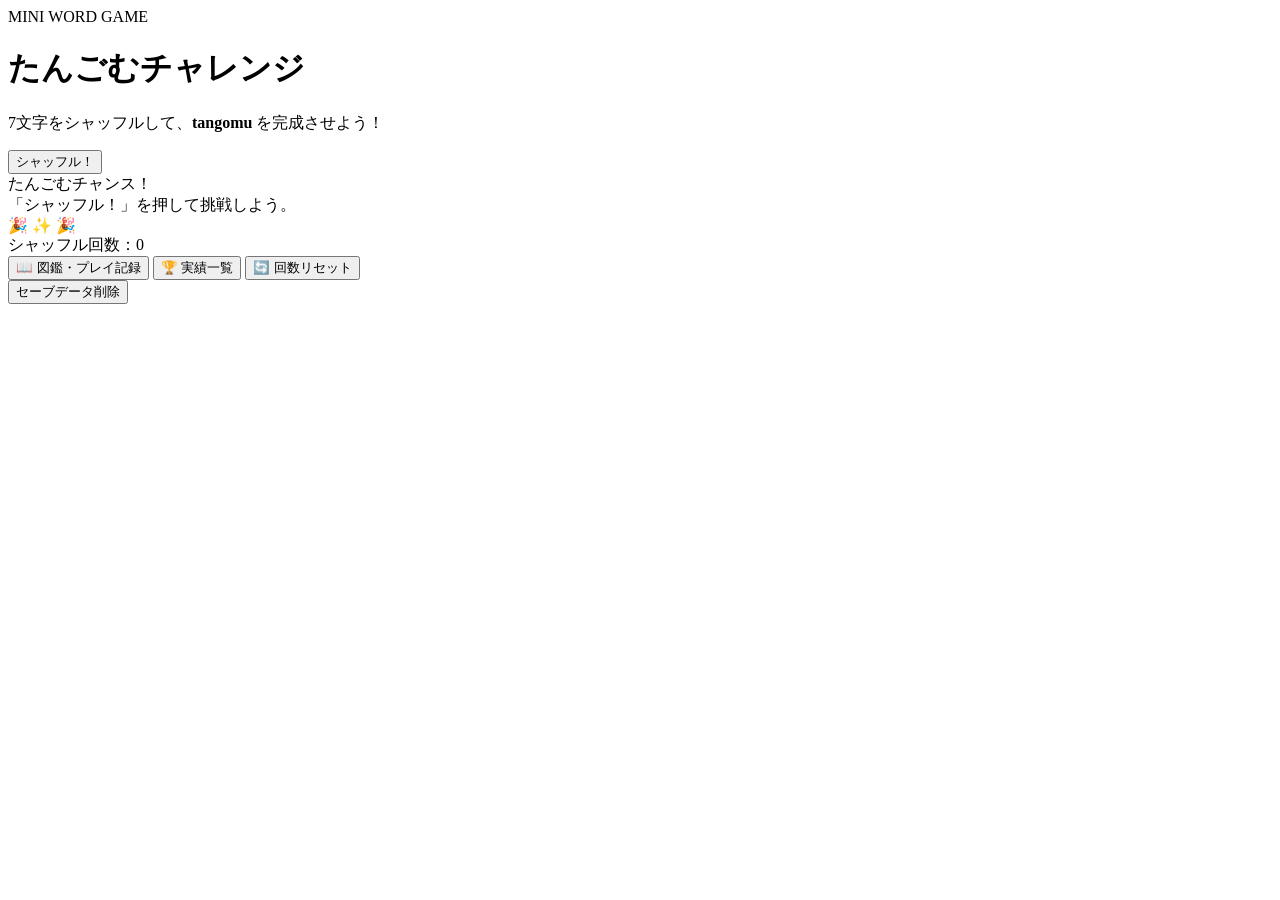
==== commit 16af5e5b: "Update index.html" ====
--- a/index.html
+++ b/index.html
@@ -8,7 +8,14 @@
     content="width=device-width, initial-scale=1, maximum-scale=1, user-scalable=no, viewport-fit=cover"
   >
   <title>たんごむチャレンジ</title>
-  <link rel="stylesheet" href="style.css">
+  
+<link rel="stylesheet" href="./css/base.css">
+<link rel="stylesheet" href="./css/game.css">
+<link rel="stylesheet" href="./css/effects.css">
+<link rel="stylesheet" href="./css/achievements.css">
+<link rel="stylesheet" href="./css/dopa.css">
+<link rel="stylesheet" href="./css/collection.css">
+
 </head>
 <body>
   <main>
@@ -56,15 +63,21 @@
       シャッフル回数：<span id="count">0</span>
     </div>
 
-    <div class="menu-buttons">
-      <button id="openAchievements" class="secondary">
-        🏆 実績一覧
-      </button>
-
-      <button id="resetCount" class="secondary">
-        🔄 回数リセット
-      </button>
-    </div>
+    
+<div class="menu-buttons">
+  <button id="openCollection" class="secondary">
+    📖 図鑑・プレイ記録
+  </button>
+
+  <button id="openAchievements" class="secondary">
+    🏆 実績一覧
+  </button>
+
+  <button id="resetCount" class="secondary is-locked">
+    🔄 回数リセット
+  </button>
+</div>
+
   </main>
 
   <!-- 実績解除通知 -->
@@ -131,6 +144,101 @@
     </section>
   </div>
 
+  
+<!-- 図鑑・プレイ記録モーダル -->
+<div id="collectionModal" class="modal-overlay" hidden>
+  <section
+    class="collection-modal"
+    role="dialog"
+    aria-modal="true"
+    aria-labelledby="collectionTitle"
+  >
+    <div class="modal-header">
+      <div>
+        <div class="eyebrow">COLLECTION</div>
+        <h2 id="collectionTitle">図鑑・プレイ記録</h2>
+      </div>
+      <button
+        id="closeCollection"
+        class="close-button"
+        aria-label="図鑑を閉じる"
+      >×</button>
+    </div>
+
+    <div class="collection-tabs" role="tablist" aria-label="表示内容">
+      <button
+        class="collection-tab active"
+        data-collection-tab="secrets"
+        role="tab"
+        aria-selected="true"
+      >📖 シークレット図鑑</button>
+
+      <button
+        class="collection-tab"
+        data-collection-tab="records"
+        role="tab"
+        aria-selected="false"
+      >📊 プレイ記録</button>
+    </div>
+
+    <section
+      id="secretCollectionPanel"
+      class="collection-panel"
+      role="tabpanel"
+    >
+      <div class="collection-progress">
+        <div class="collection-progress-heading">
+          <span>シークレット発見率</span>
+          <strong id="secretCollectionProgress">0%</strong>
+        </div>
+
+        <div class="collection-progress-heading">
+          <span>発見数</span>
+          <strong id="secretCollectionCount">0 / 10</strong>
+        </div>
+
+        <div
+          class="collection-progress-track"
+          role="progressbar"
+          aria-label="シークレット発見率"
+          aria-valuemin="0"
+          aria-valuemax="100"
+          aria-valuenow="0"
+          id="secretCollectionProgressBarTrack"
+        >
+          <div
+            id="secretCollectionProgressBar"
+            class="collection-progress-bar"
+          ></div>
+        </div>
+      </div>
+
+      <div
+        id="secretCollectionList"
+        class="collection-secret-list"
+      ></div>
+
+      <p class="collection-note">
+        シークレットを発見すると、ここに記録されるよ！
+      </p>
+    </section>
+
+    <section
+      id="recordCollectionPanel"
+      class="collection-panel"
+      role="tabpanel"
+      hidden
+    >
+      <div id="playRecordList" class="play-record-list"></div>
+
+      <p class="collection-note">
+        これまでのプレイ記録だよ！
+      </p>
+    </section>
+  </section>
+</div>
+
+
   <!-- セーブデータ削除 -->
   <button id="saveDeleteButton" class="save-delete-button">
     セーブデータ削除
